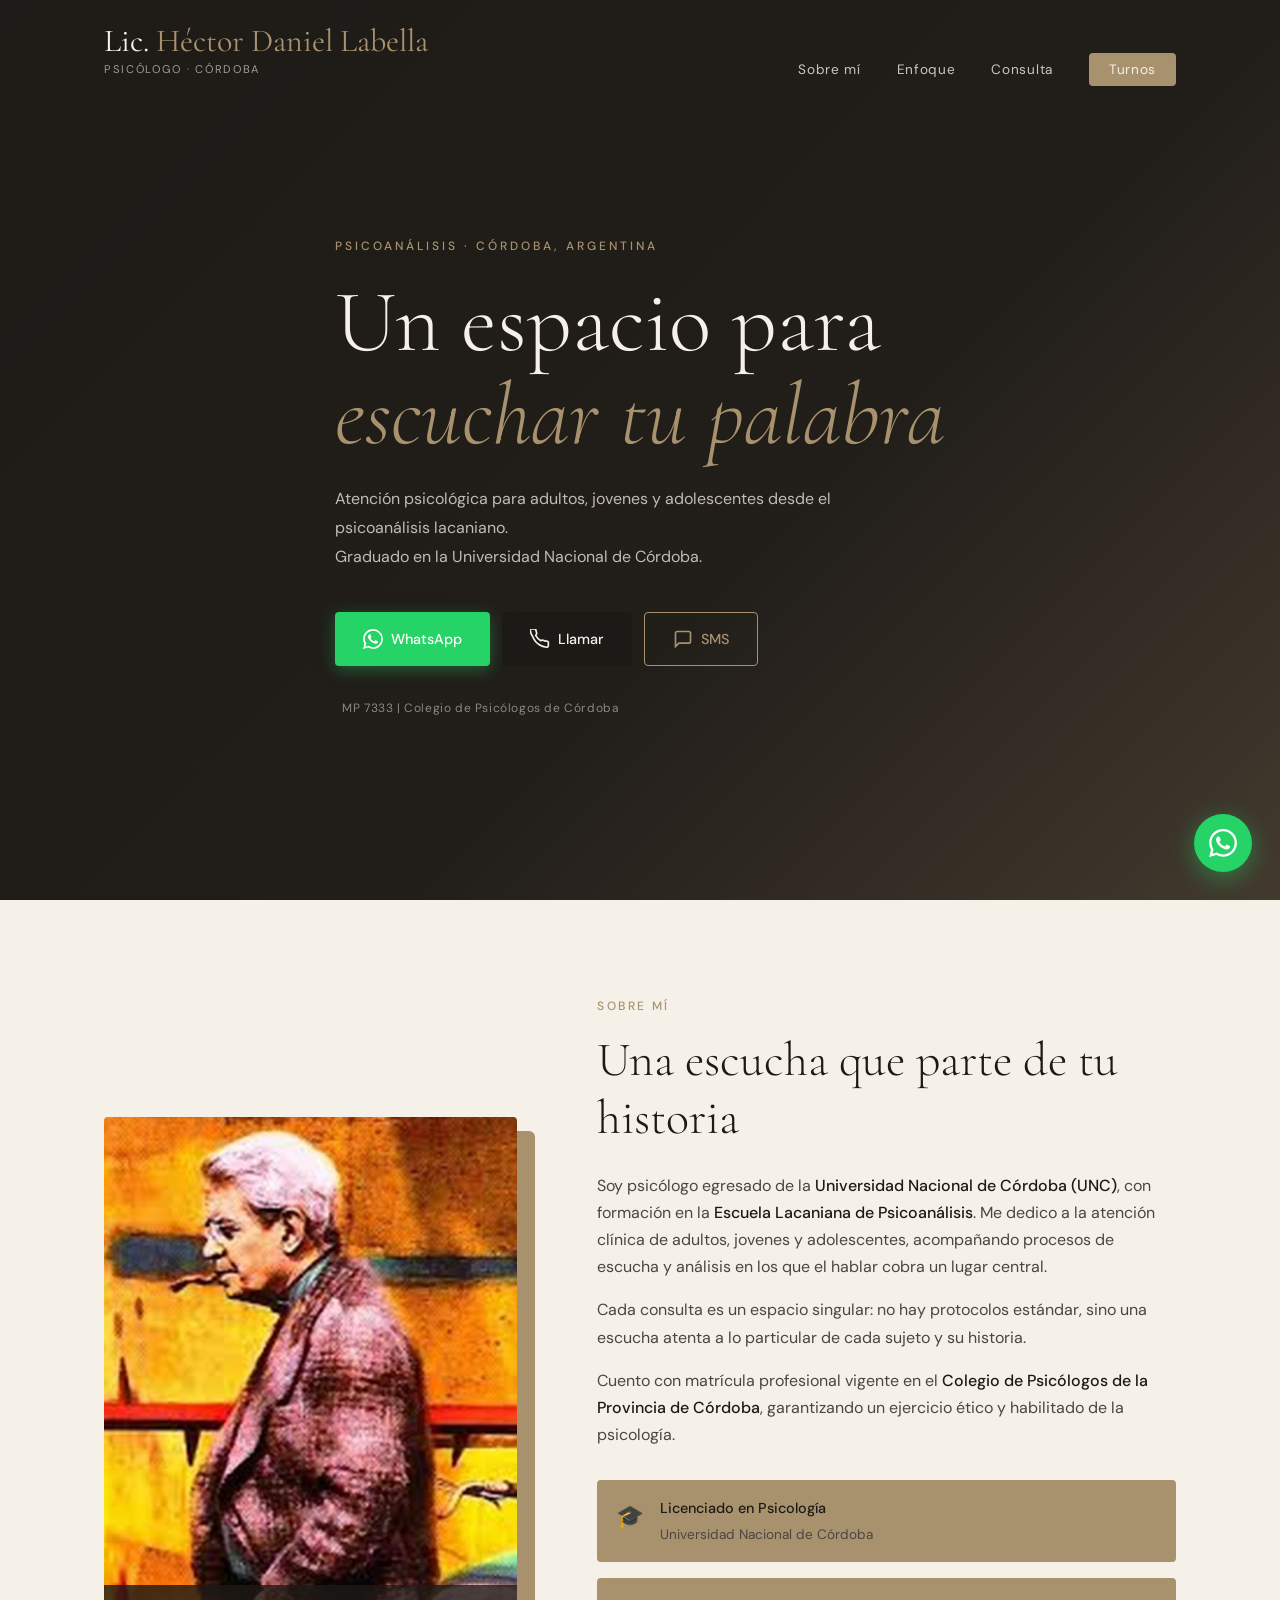
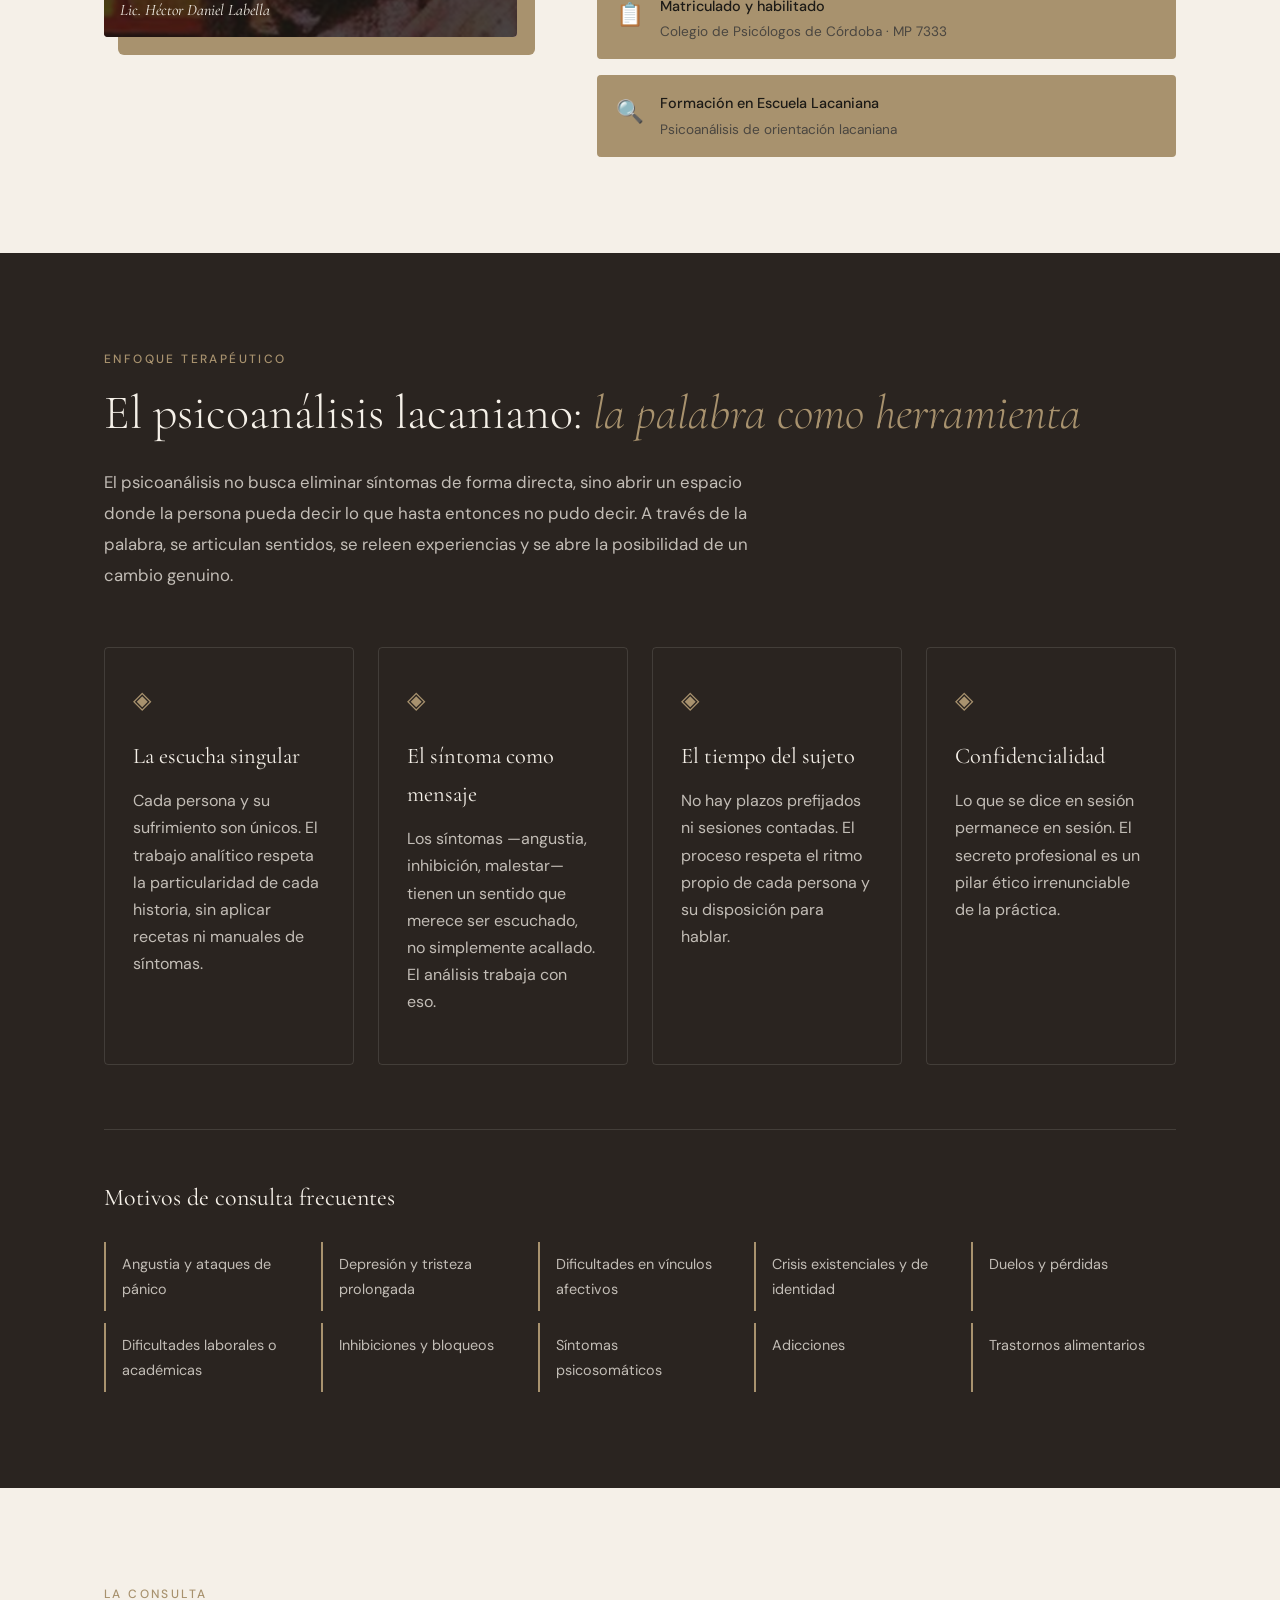
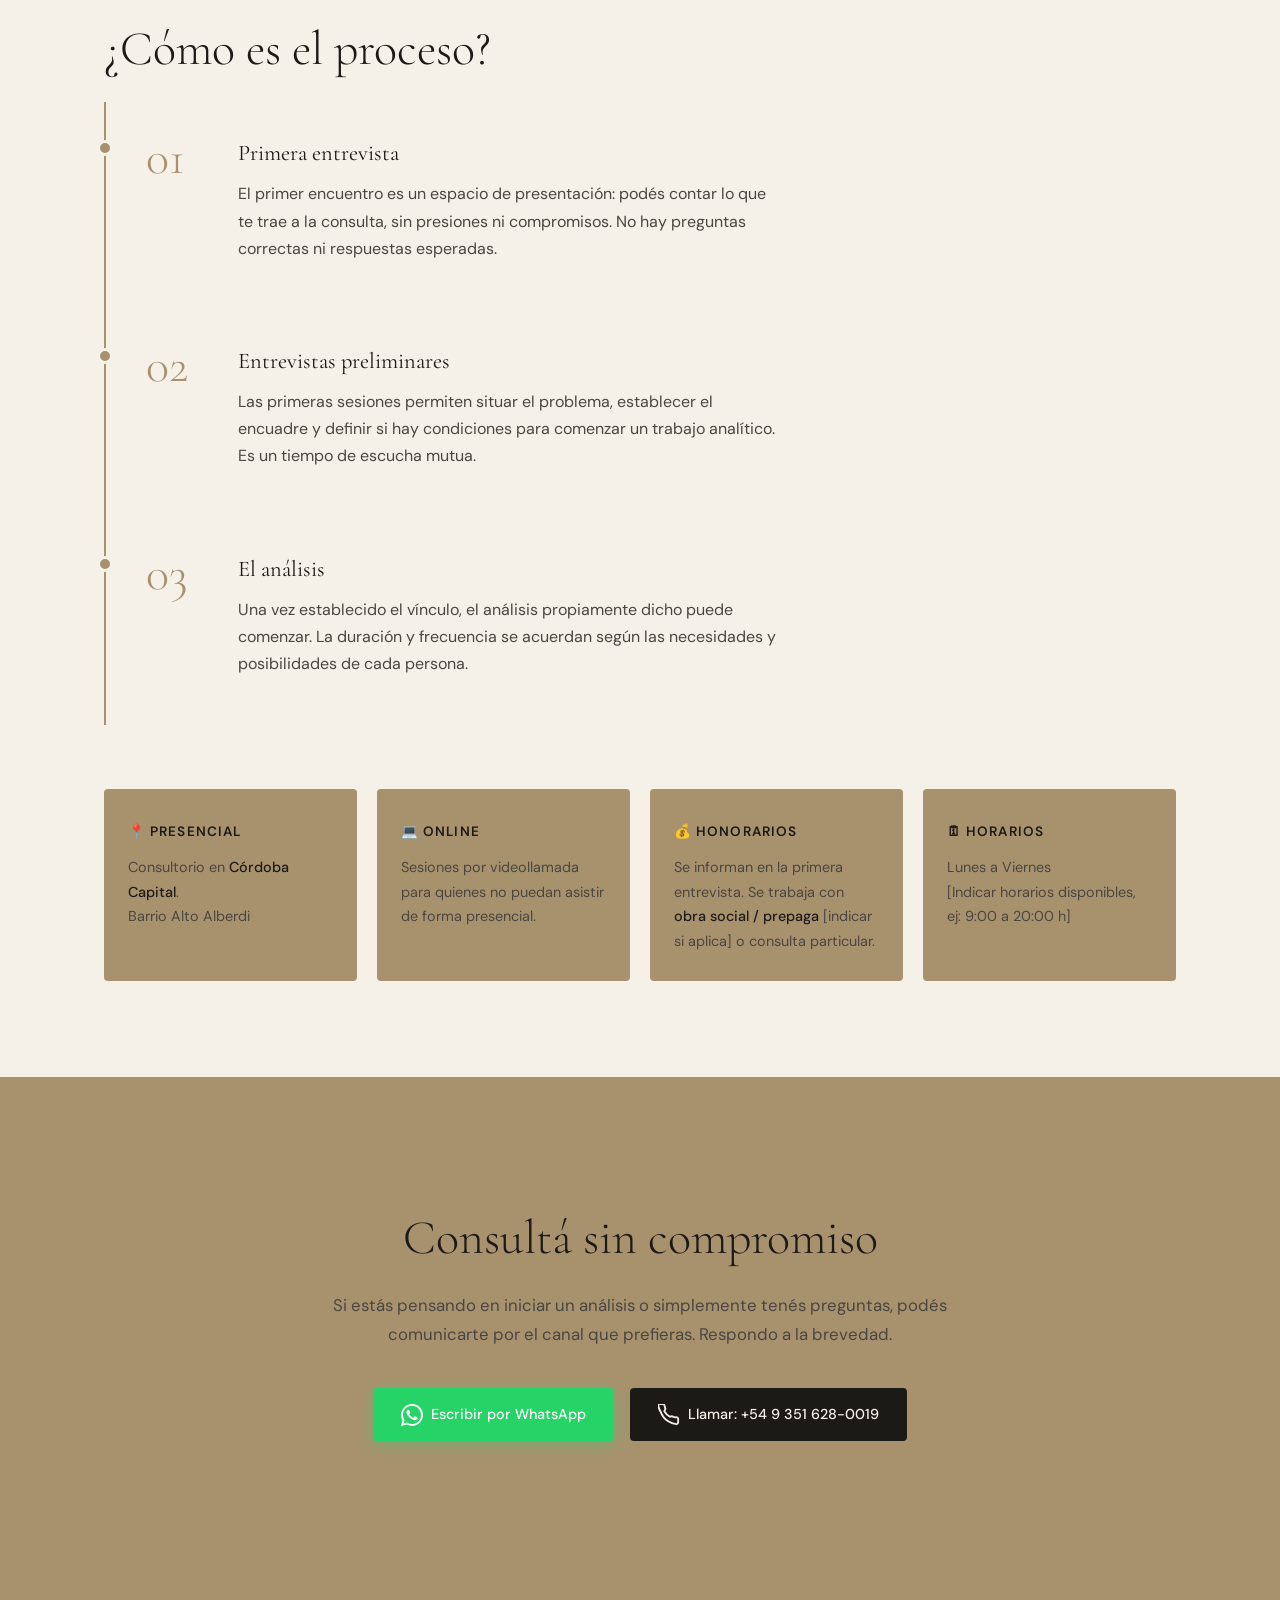
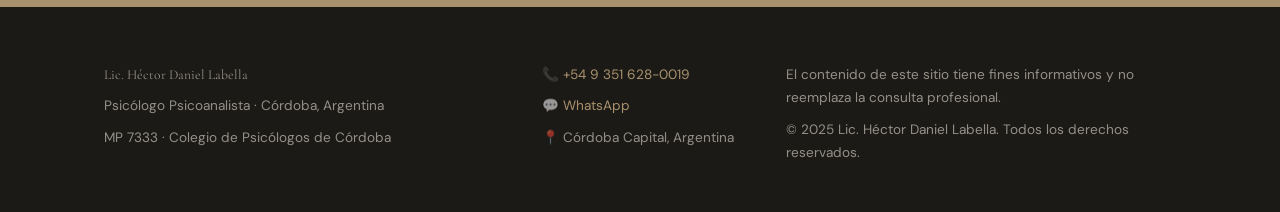
==== proyecto-dani/index.html @ 21794b94 "Add files via upload" ====
<!DOCTYPE html>
<html lang="es">
<head>
  <meta charset="UTF-8" />
  <meta name="viewport" content="width=device-width, initial-scale=1.0" />

  <!-- ===== SEO META TAGS ===== -->
  <title>Lic. Héctor Daniel Labella Psicólogo Psicoanalista en Córdoba, Argentina</title>
  <meta name="description" content="Psicólogo psicoanalista en Córdoba. Atención de adultos, jovenes y adolescentes bajo la Escuela Lacaniana de Psicoanálisis. Graduado UNC, matriculado en el Colegio de Psicólogos de Córdoba. Consultá hoy." />
  <meta name="keywords" content="psicólogo Córdoba, psicoanalista Córdoba, psicoanálisis lacaniano Córdoba, psicólogo UNC Córdoba, psicólogo matriculado Córdoba Argentina, consulta psicológica Córdoba, atención psicológica Córdoba" />
  <meta name="author" content="Lic. Héctor Daniel Labella" />
  <meta name="robots" content="index, follow" />
  <link rel="canonical" href="https://[TU-DOMINIO].com.ar/" />

  <!-- ===== OPEN GRAPH (para redes sociales) ===== -->
  <meta property="og:title" content="Lic. Héctor Daniel Labella | Psicólogo en Córdoba" />
  <meta property="og:description" content="Psicólogo psicoanalista en Córdoba. Escuela Lacaniana de Psicoanálisis. Atención personalizada para adultos, jovenes y adolescentes." />
  <meta property="og:type" content="website" />
  <meta property="og:url" content="https://[TU-DOMINIO].com.ar/" />
  <meta property="og:image" content="img/og-image.jpg" />
  <meta property="og:locale" content="es_AR" />

  <!-- ===== SCHEMA.ORG (datos estructurados para Google) ===== -->
  <script type="application/ld+json">
  {
    "@context": "https://schema.org",
    "@type": "Person",
    "name": "Lic. Héctor Daniel Labella",
    "jobTitle": "Psicólogo Psicoanalista",
    "description": "Psicólogo graduado en la Universidad Nacional de Córdoba, formado en la Escuela Lacaniana de Psicoanálisis. Matriculado en el Colegio de Psicólogos de Córdoba.",
    "telephone": "+5493516280019",
    "url": "https://[TU-DOMINIO].com.ar/",
    "address": {
      "@type": "PostalAddress",
      "addressLocality": "Córdoba",
      "addressRegion": "Córdoba",
      "addressCountry": "AR"
    },
    "alumniOf": {
      "@type": "CollegeOrUniversity",
      "name": "Universidad Nacional de Córdoba"
    }
  }
  </script>

  <!-- ===== FUENTES TIPOGRÁFICAS ===== -->
  <link rel="preconnect" href="https://fonts.googleapis.com" />
  <link rel="preconnect" href="https://fonts.gstatic.com" crossorigin />
  <link href="https://fonts.googleapis.com/css2?family=Cormorant+Garamond:ital,wght@0,300;0,400;0,600;1,300;1,400&family=DM+Sans:wght@300;400;500&display=swap" rel="stylesheet" />

  <!-- ===== ESTILOS CSS ===== -->
  <link rel="stylesheet" href="style.css" />

  <!-- Favicon (icono del navegador) -->
  <!-- <link rel="icon" type="image/png" href="img/favicon.png" /> -->
</head>

<body>

  <!-- ============================================================
       BARRA DE NAVEGACIÓN
  ============================================================ -->
  <header class="navbar" id="navbar">
    <div class="container nav-inner">
      <a href="#inicio" class="logo">
        Lic. <span>Héctor Daniel Labella</span><br>
        <small>Psicólogo · Córdoba</small>
        <br/>
      </a>
      <nav>
        <ul class="nav-links">
          <li><a href="#sobre-mi">Sobre mí</a></li>
          <li><a href="#enfoque">Enfoque</a></li>
          <li><a href="#consulta">Consulta</a></li>
          <li><a href="#contacto" class="nav-cta">Turnos</a></li>
        </ul>
      </nav>
      <button class="hamburger" id="hamburger" aria-label="Abrir menú">
        <span></span><span></span><span></span>
      </button>
    </div>
  </header>

  <!-- Menú móvil -->
  <div class="mobile-menu" id="mobileMenu">
    <ul>
      <li><a href="#sobre-mi" class="mobile-link">Sobre mí</a></li>
      <li><a href="#enfoque" class="mobile-link">Enfoque</a></li>
      <li><a href="#consulta" class="mobile-link">Consulta</a></li>
      <li><a href="#contacto" class="mobile-link">Turnos</a></li>
    </ul>
  </div>


  <!-- ============================================================
       SECCIÓN HERO (Portada principal)
  ============================================================ -->
  <section class="hero" id="inicio">
    <!-- 
      IMAGEN SUGERIDA: Foto del psicólogo en el consultorio, o imagen serena/abstracta.
      Buscar en Unsplash: "calm office psychologist" o "serene therapy room"
      Nombre del archivo: img/hero-bg.jpg  (foto de fondo)
    -->
    <div class="hero-overlay"></div>
    <div class="container hero-content">
      <br/>
      <br/>
      <p class="hero-eyebrow">Psicoanálisis · Córdoba, Argentina</p>
      <h1 class="hero-title">
        Un espacio para<br>
        <em>escuchar tu palabra</em>
      </h1>
      <p class="hero-subtitle">
        Atención psicológica para adultos, jovenes y adolescentes desde el psicoanálisis lacaniano.<br>
        Graduado en la Universidad Nacional de Córdoba.
      </p>
      <div class="hero-ctas">
        <a href="https://wa.link/y3s2c8" class="btn btn-primary" target="_blank" rel="noopener">
          <!-- ícono WhatsApp (SVG inline) -->
          <svg viewBox="0 0 24 24" fill="currentColor" width="20" height="20"><path d="M17.472 14.382c-.297-.149-1.758-.867-2.03-.967-.273-.099-.471-.148-.67.15-.197.297-.767.966-.94 1.164-.173.199-.347.223-.644.075-.297-.15-1.255-.463-2.39-1.475-.883-.788-1.48-1.761-1.653-2.059-.173-.297-.018-.458.13-.606.134-.133.298-.347.446-.52.149-.174.198-.298.298-.497.099-.198.05-.371-.025-.52-.075-.149-.669-1.612-.916-2.207-.242-.579-.487-.5-.669-.51-.173-.008-.371-.01-.57-.01-.198 0-.52.074-.792.372-.272.297-1.04 1.016-1.04 2.479 0 1.462 1.065 2.875 1.213 3.074.149.198 2.096 3.2 5.077 4.487.709.306 1.262.489 1.694.625.712.227 1.36.195 1.871.118.571-.085 1.758-.719 2.006-1.413.248-.694.248-1.289.173-1.413-.074-.124-.272-.198-.57-.347m-5.421 7.403h-.004a9.87 9.87 0 01-5.031-1.378l-.361-.214-3.741.982.998-3.648-.235-.374a9.86 9.86 0 01-1.51-5.26c.001-5.45 4.436-9.884 9.888-9.884 2.64 0 5.122 1.03 6.988 2.898a9.825 9.825 0 012.893 6.994c-.003 5.45-4.437 9.884-9.885 9.884m8.413-18.297A11.815 11.815 0 0012.05 0C5.495 0 .16 5.335.157 11.892c0 2.096.547 4.142 1.588 5.945L.057 24l6.305-1.654a11.882 11.882 0 005.683 1.448h.005c6.554 0 11.89-5.335 11.893-11.893a11.821 11.821 0 00-3.48-8.413z"/></svg>
          WhatsApp
        </a>
        <a href="tel:+5493516280019" class="btn btn-secondary">
          <svg viewBox="0 0 24 24" fill="none" stroke="currentColor" stroke-width="2" width="20" height="20"><path d="M22 16.92v3a2 2 0 01-2.18 2 19.79 19.79 0 01-8.63-3.07A19.5 19.5 0 013.07 8.81a19.79 19.79 0 01-3.07-8.67A2 2 0 012.18 0h3a2 2 0 012 1.72 12.84 12.84 0 00.7 2.81 2 2 0 01-.45 2.11L6.91 7.91a16 16 0 006.07 6.07l1.27-.52a2 2 0 012.11.45 12.84 12.84 0 002.81.7A2 2 0 0122 16.92z"/></svg>
          Llamar
        </a>
        <a href="sms:+5493516280019" class="btn btn-ghost">
          <svg viewBox="0 0 24 24" fill="none" stroke="currentColor" stroke-width="2" width="20" height="20"><path d="M21 15a2 2 0 01-2 2H7l-4 4V5a2 2 0 012-2h14a2 2 0 012 2z"/></svg>
          SMS
        </a>
      </div>
      <p class="hero-badge">
        &nbsp; MP 7333 | Colegio de Psicólogos de Córdoba &nbsp;
      </p>
    </div>
  </section>


  <!-- ============================================================
       SECCIÓN SOBRE MÍ
  ============================================================ -->
  <section class="section" id="sobre-mi">
    <div class="container about-grid">
      <div class="about-image-wrap">
        <!--
          IMAGEN SUGERIDA: Foto profesional del psicólogo (frente a cámara, consultorio de fondo).
          Resolución mínima: 600×800 px
          Nombre del archivo: img/foto-perfil.jpg
          Buscar en Unsplash: "psychologist portrait office"
        -->
        <div class="about-image-placeholder">
          <img src="Imagenes/Lacan.jpg" alt="Lic. Héctor Daniel Labella psicólogo en Córdoba" />
          <div class="about-image-caption">Lic. Héctor Daniel Labella</div>
        </div>
      </div>
      <div class="about-text">
        <p class="section-eyebrow">Sobre mí</p>
        <h2>Una escucha que parte de tu historia</h2>
        <p>
          Soy psicólogo egresado de la <strong>Universidad Nacional de Córdoba (UNC)</strong>, con formación en la 
          <strong>Escuela Lacaniana de Psicoanálisis</strong>. Me dedico a la atención clínica de adultos, jovenes y adolescentes, acompañando 
          procesos de escucha y análisis en los que el hablar cobra un lugar central.
        </p>
        <p>
          Cada consulta es un espacio singular: no hay protocolos estándar, sino una escucha atenta a lo particular de cada sujeto y su historia.
        </p>
        <p>
          Cuento con matrícula profesional vigente en el <strong>Colegio de Psicólogos de la Provincia de Córdoba</strong>, 
          garantizando un ejercicio ético y habilitado de la psicología.
        </p>
        <div class="credentials">
          <div class="credential-item">
            <span class="cred-icon">🎓</span>
            <div>
              <strong>Licenciado en Psicología</strong>
              <p>Universidad Nacional de Córdoba</p>
            </div>
          </div>
          <div class="credential-item">
            <span class="cred-icon">📋</span>
            <div>
              <strong>Matriculado y habilitado</strong>
              <p>Colegio de Psicólogos de Córdoba · MP 7333</p>
            </div>
          </div>
          <div class="credential-item">
            <span class="cred-icon">🔍</span>
            <div>
              <strong>Formación en Escuela Lacaniana</strong>
              <p>Psicoanálisis de orientación lacaniana</p>
            </div>
          </div>
        </div>
      </div>
    </div>
  </section>


  <!-- ============================================================
       SECCIÓN ENFOQUE / PSICOANÁLISIS
  ============================================================ -->
  <section class="section section-dark" id="enfoque">
    <!--
      IMAGEN DE FONDO SUGERIDA: Textura sutil, papel, o imagen abstracta oscura.
      Nombre del archivo: img/enfoque-bg.jpg
      Buscar en Unsplash: "dark calm abstract texture"
    -->
    <div class="container">
      <p class="section-eyebrow light">Enfoque terapéutico</p>
      <h2>El psicoanálisis lacaniano: <em>la palabra como herramienta</em></h2>
      <p class="section-intro">
        El psicoanálisis no busca eliminar síntomas de forma directa, sino abrir un espacio donde la persona pueda 
        decir lo que hasta entonces no pudo decir. A través de la palabra, se articulan sentidos, se releen 
        experiencias y se abre la posibilidad de un cambio genuino.
      </p>

      <div class="cards-grid">
        <div class="card">
          <div class="card-icon">◈</div>
          <h3>La escucha singular</h3>
          <p>
            Cada persona y su sufrimiento son únicos. El trabajo analítico respeta la particularidad de cada 
            historia, sin aplicar recetas ni manuales de síntomas.
          </p>
        </div>
        <div class="card">
          <div class="card-icon">◈</div>
          <h3>El síntoma como mensaje</h3>
          <p>
            Los síntomas —angustia, inhibición, malestar— tienen un sentido que merece ser escuchado, no 
            simplemente acallado. El análisis trabaja con eso.
          </p>
        </div>
        <div class="card">
          <div class="card-icon">◈</div>
          <h3>El tiempo del sujeto</h3>
          <p>
            No hay plazos prefijados ni sesiones contadas. El proceso respeta el ritmo propio de cada persona 
            y su disposición para hablar.
          </p>
        </div>
        <div class="card">
          <div class="card-icon">◈</div>
          <h3>Confidencialidad</h3>
          <p>
            Lo que se dice en sesión permanece en sesión. El secreto profesional es un pilar ético 
            irrenunciable de la práctica.
          </p>
        </div>
      </div>

      <!-- ===== MOTIVOS DE CONSULTA ===== -->
      <div class="motivos">
        <h3>Motivos de consulta frecuentes</h3>
        <ul class="motivos-list">
          <li>Angustia y ataques de pánico</li>
          <li>Depresión y tristeza prolongada</li>
          <li>Dificultades en vínculos afectivos</li>
          <li>Crisis existenciales y de identidad</li>
          <li>Duelos y pérdidas</li>
          <li>Dificultades laborales o académicas</li>
          <li>Inhibiciones y bloqueos</li>
          <li>Síntomas psicosomáticos</li>
          <li>Adicciones</li>
          <li>Trastornos alimentarios</li>
        </ul>
      </div>
    </div>
  </section>


  <!-- ============================================================
       SECCIÓN CONSULTA / SERVICIOS
  ============================================================ -->
  <section class="section" id="consulta">
    <div class="container">
      <p class="section-eyebrow">La consulta</p>
      <h2>¿Cómo es el proceso?</h2>

      <div class="steps">
        <div class="step">
          <div class="step-number">01</div>
          <div class="step-content">
            <h3>Primera entrevista</h3>
            <p>
              El primer encuentro es un espacio de presentación: podés contar lo que te trae a la consulta, 
              sin presiones ni compromisos. No hay preguntas correctas ni respuestas esperadas.
            </p>
          </div>
        </div>
        <div class="step">
          <div class="step-number">02</div>
          <div class="step-content">
            <h3>Entrevistas preliminares</h3>
            <p>
              Las primeras sesiones permiten situar el problema, establecer el encuadre y definir si hay condiciones 
              para comenzar un trabajo analítico. Es un tiempo de escucha mutua.
            </p>
          </div>
        </div>
        <div class="step">
          <div class="step-number">03</div>
          <div class="step-content">
            <h3>El análisis</h3>
            <p>
              Una vez establecido el vínculo, el análisis propiamente dicho puede comenzar. La duración y frecuencia 
              se acuerdan según las necesidades y posibilidades de cada persona.
            </p>
          </div>
        </div>
      </div>

      <!-- Info práctica -->
      <div class="info-boxes">
        <div class="info-box">
          <h4>📍 Presencial</h4>
          <p>Consultorio en <strong>Córdoba Capital</strong>.<br>
          Barrio Alto Alberdi</p>
          <!--
            OPCIONAL: Agregar dirección exacta si querés que Google Maps la indexe.
            También podés insertar un mapa de Google Maps aquí.
          -->
        </div>
        <div class="info-box">
          <h4>💻 Online</h4>
          <p>Sesiones por videollamada para quienes no puedan asistir de forma presencial.</p>
        </div>
        <div class="info-box">
          <h4>💰 Honorarios</h4>
          <p>Se informan en la primera entrevista. Se trabaja con <strong>obra social / prepaga</strong> 
          [indicar si aplica] o consulta particular.</p>
        </div>
        <div class="info-box">
          <h4>🗓 Horarios</h4>
          <p>
            Lunes a Viernes<br>
            [Indicar horarios disponibles, ej: 9:00 a 20:00 h]
          </p>
        </div>
      </div>
    </div>
  </section>


  <!-- ============================================================
       SECCIÓN CONTACTO / CTA PRINCIPAL
  ============================================================ -->
  <section class="section section-cta" id="contacto">
    <div class="container cta-container">
      <!--
        IMAGEN SUGERIDA: Imagen cálida, planta en consultorio, ventana con luz suave.
        Nombre del archivo: img/cta-bg.jpg
        Buscar en Unsplash: "calm window plant therapy room"
      -->
      <p class="section-eyebrow light">Dar el primer paso</p>
      <h2>Consultá sin compromiso</h2>
      <p class="cta-text">
        Si estás pensando en iniciar un análisis o simplemente tenés preguntas, podés comunicarte por 
        el canal que prefieras. Respondo a la brevedad.
      </p>

      <div class="cta-buttons">
        <!-- WhatsApp (CTA principal) -->
        <a href="https://wa.link/y3s2c8" class="btn btn-whatsapp" target="_blank" rel="noopener">
          <svg viewBox="0 0 24 24" fill="currentColor" width="22" height="22"><path d="M17.472 14.382c-.297-.149-1.758-.867-2.03-.967-.273-.099-.471-.148-.67.15-.197.297-.767.966-.94 1.164-.173.199-.347.223-.644.075-.297-.15-1.255-.463-2.39-1.475-.883-.788-1.48-1.761-1.653-2.059-.173-.297-.018-.458.13-.606.134-.133.298-.347.446-.52.149-.174.198-.298.298-.497.099-.198.05-.371-.025-.52-.075-.149-.669-1.612-.916-2.207-.242-.579-.487-.5-.669-.51-.173-.008-.371-.01-.57-.01-.198 0-.52.074-.792.372-.272.297-1.04 1.016-1.04 2.479 0 1.462 1.065 2.875 1.213 3.074.149.198 2.096 3.2 5.077 4.487.709.306 1.262.489 1.694.625.712.227 1.36.195 1.871.118.571-.085 1.758-.719 2.006-1.413.248-.694.248-1.289.173-1.413-.074-.124-.272-.198-.57-.347m-5.421 7.403h-.004a9.87 9.87 0 01-5.031-1.378l-.361-.214-3.741.982.998-3.648-.235-.374a9.86 9.86 0 01-1.51-5.26c.001-5.45 4.436-9.884 9.888-9.884 2.64 0 5.122 1.03 6.988 2.898a9.825 9.825 0 012.893 6.994c-.003 5.45-4.437 9.884-9.885 9.884m8.413-18.297A11.815 11.815 0 0012.05 0C5.495 0 .16 5.335.157 11.892c0 2.096.547 4.142 1.588 5.945L.057 24l6.305-1.654a11.882 11.882 0 005.683 1.448h.005c6.554 0 11.89-5.335 11.893-11.893a11.821 11.821 0 00-3.48-8.413z"/></svg>
          Escribir por WhatsApp
        </a>
        <a href="tel:+5493516280019" class="btn btn-call">
          <svg viewBox="0 0 24 24" fill="none" stroke="currentColor" stroke-width="2" width="22" height="22"><path d="M22 16.92v3a2 2 0 01-2.18 2 19.79 19.79 0 01-8.63-3.07A19.5 19.5 0 013.07 8.81a19.79 19.79 0 01-3.07-8.67A2 2 0 012.18 0h3a2 2 0 012 1.72 12.84 12.84 0 00.7 2.81 2 2 0 01-.45 2.11L6.91 7.91a16 16 0 006.07 6.07l1.27-.52a2 2 0 012.11.45 12.84 12.84 0 002.81.7A2 2 0 0122 16.92z"/></svg>
          Llamar: +54 9 351 628-0019
        </a>
        <a href="sms:+5493516280019" class="btn btn-sms">
          <svg viewBox="0 0 24 24" fill="none" stroke="currentColor" stroke-width="2" width="22" height="22"><path d="M21 15a2 2 0 01-2 2H7l-4 4V5a2 2 0 012-2h14a2 2 0 012 2z"/></svg>
          Enviar SMS
        </a>
      </div>
    </div>
  </section>


  <!-- ============================================================
       PIE DE PÁGINA (FOOTER)
  ============================================================ -->
  <footer class="footer">
    <div class="container footer-inner">
      <div class="footer-brand">
        <p class="footer-logo">Lic. Héctor Daniel Labella</p>
        <p>Psicólogo Psicoanalista · Córdoba, Argentina</p>
        <p>MP 7333 · Colegio de Psicólogos de Córdoba</p>
      </div>
      <div class="footer-contact">
        <p>📞 <a href="tel:+5493516280019">+54 9 351 628-0019</a></p>
        <p>💬 <a href="https://wa.link/y3s2c8" target="_blank" rel="noopener">WhatsApp</a></p>
        <p>📍 Córdoba Capital, Argentina</p>
      </div>
      <div class="footer-legal">
        <p>El contenido de este sitio tiene fines informativos y no reemplaza la consulta profesional.</p>
        <p>&copy; 2025 Lic. Héctor Daniel Labella. Todos los derechos reservados.</p>
      </div>
    </div>
  </footer>

  <!-- ============================================================
       BOTÓN FLOTANTE DE WHATSAPP
  ============================================================ -->
  <a href="https://wa.link/y3s2c8" class="whatsapp-float" target="_blank" rel="noopener" aria-label="Contactar por WhatsApp">
    <svg viewBox="0 0 24 24" fill="currentColor" width="28" height="28"><path d="M17.472 14.382c-.297-.149-1.758-.867-2.03-.967-.273-.099-.471-.148-.67.15-.197.297-.767.966-.94 1.164-.173.199-.347.223-.644.075-.297-.15-1.255-.463-2.39-1.475-.883-.788-1.48-1.761-1.653-2.059-.173-.297-.018-.458.13-.606.134-.133.298-.347.446-.52.149-.174.198-.298.298-.497.099-.198.05-.371-.025-.52-.075-.149-.669-1.612-.916-2.207-.242-.579-.487-.5-.669-.51-.173-.008-.371-.01-.57-.01-.198 0-.52.074-.792.372-.272.297-1.04 1.016-1.04 2.479 0 1.462 1.065 2.875 1.213 3.074.149.198 2.096 3.2 5.077 4.487.709.306 1.262.489 1.694.625.712.227 1.36.195 1.871.118.571-.085 1.758-.719 2.006-1.413.248-.694.248-1.289.173-1.413-.074-.124-.272-.198-.57-.347m-5.421 7.403h-.004a9.87 9.87 0 01-5.031-1.378l-.361-.214-3.741.982.998-3.648-.235-.374a9.86 9.86 0 01-1.51-5.26c.001-5.45 4.436-9.884 9.888-9.884 2.64 0 5.122 1.03 6.988 2.898a9.825 9.825 0 012.893 6.994c-.003 5.45-4.437 9.884-9.885 9.884m8.413-18.297A11.815 11.815 0 0012.05 0C5.495 0 .16 5.335.157 11.892c0 2.096.547 4.142 1.588 5.945L.057 24l6.305-1.654a11.882 11.882 0 005.683 1.448h.005c6.554 0 11.89-5.335 11.893-11.893a11.821 11.821 0 00-3.48-8.413z"/></svg>
  </a>

  <!-- ===== JAVASCRIPT ===== -->
  <script src="script.js"></script>

</body>
</html>
---- proyecto-dani/style.css ----
/* =====================================================
   VARIABLES GLOBALES DE COLOR Y TIPOGRAFÍA
   (Cambiá estos valores para personalizar el sitio)
   ===================================================== */
:root {
  --color-cream:     #f5f0e8;      /* Fondo principal cálido */
  --color-stone:     #A8926E;      /* Fondo secundario */
  --color-dark:      #1c1a16;      /* Texto principal oscuro */
  --color-mid:       #4a4640;      /* Texto secundario */
  --color-accent:    #a8926e;      /* Color acento (marrón cálido) */
  --color-accent-lt: #a8926e;      /* Acento más claro */
  --color-section-dark: #2a2420;   /* Sección oscura */
  --color-whatsapp:  #25D366;      /* Verde WhatsApp oficial */

  --font-display: 'Cormorant Garamond', Georgia, serif;  /* Para títulos */
  --font-body:    'DM Sans', Helvetica, sans-serif;      /* Para texto */

  --radius: 4px;
  --shadow: 0 4px 24px rgba(0,0,0,0.08);
  --transition: 0.3s ease;
  --container: 1120px;
}

/* =====================================================
   RESET Y BASE
   ===================================================== */
*, *::before, *::after {
  box-sizing: border-box;
  margin: 0;
  padding: 0;
}

html {
  scroll-behavior: smooth;
  font-size: 16px;
}

body {
  font-family: var(--font-body);
  background-color: var(--color-cream);
  color: var(--color-dark);
  line-height: 1.7;
  overflow-x: hidden;
}

img {
  max-width: 100%;
  height: auto;
  display: block;
}

a {
  color: inherit;
  text-decoration: none;
}

ul {
  list-style: none;
}

/* =====================================================
   UTILIDADES GENERALES
   ===================================================== */
.container {
  max-width: var(--container);
  margin: 0 auto;
  padding: 0 24px;
}

.section {
  padding: 96px 0;
}

.section-dark {
  background-color: var(--color-section-dark);
  color: var(--color-cream);
}

.section-cta {
  background-color: var(--color-stone);
}

.section-eyebrow {
  font-family: var(--font-body);
  font-size: 0.75rem;
  font-weight: 500;
  letter-spacing: 0.2em;
  text-transform: uppercase;
  color: var(--color-accent);
  margin-bottom: 16px;
}

.section-eyebrow.light {
  color: var(--color-accent-lt);
}

h2 {
  font-family: var(--font-display);
  font-size: clamp(2rem, 4vw, 3rem);
  font-weight: 300;
  line-height: 1.2;
  margin-bottom: 24px;
}

h2 em {
  font-style: italic;
  color: var(--color-accent-lt);
}

.section-dark h2 em {
  color: var(--color-accent-lt);
}

h3 {
  font-family: var(--font-display);
  font-size: 1.4rem;
  font-weight: 400;
  margin-bottom: 12px;
}

p {
  margin-bottom: 16px;
  color: var(--color-mid);
}

.section-dark p {
  color: rgba(245,240,232,0.75);
}

strong {
  color: var(--color-dark);
  font-weight: 500;
}

.section-dark strong {
  color: var(--color-cream);
}


/* =====================================================
   BOTONES
   ===================================================== */
.btn {
  display: inline-flex;
  align-items: center;
  gap: 8px;
  padding: 14px 28px;
  border-radius: var(--radius);
  font-family: var(--font-body);
  font-size: 0.9rem;
  font-weight: 500;
  cursor: pointer;
  transition: all var(--transition);
  text-decoration: none;
  white-space: nowrap;
}

.btn-primary {
  background-color: var(--color-whatsapp);
  color: #fff;
  box-shadow: 0 4px 16px rgba(37,211,102,0.35);
}

.btn-primary:hover {
  background-color: #1fba57;
  box-shadow: 0 6px 20px rgba(37,211,102,0.45);
  transform: translateY(-2px);
}

.btn-secondary {
  background-color: var(--color-dark);
  color: var(--color-cream);
}

.btn-secondary:hover {
  background-color: var(--color-accent);
  transform: translateY(-2px);
}

.btn-ghost {
  background: transparent;
  border: 1.5px solid var(--color-accent);
  color: var(--color-accent);
}

.btn-ghost:hover {
  background-color: var(--color-accent);
  color: var(--color-cream);
  transform: translateY(-2px);
}

/* Botones de la sección de contacto */
.btn-whatsapp {
  background-color: var(--color-whatsapp);
  color: #fff;
  box-shadow: 0 4px 16px rgba(37,211,102,0.35);
}
.btn-whatsapp:hover {
  background-color: #1fba57;
  transform: translateY(-2px);
}

.btn-call {
  background-color: var(--color-dark);
  color: var(--color-cream);
}
.btn-call:hover {
  background-color: var(--color-accent);
  transform: translateY(-2px);
}

.btn-sms {
  border: 1.5px solid var(--color-accent);
  color: var(--color-accent);
  background: transparent;
}
.btn-sms:hover {
  background-color: var(--color-accent);
  color: var(--color-cream);
  transform: translateY(-2px);
}


/* =====================================================
   NAVBAR
   ===================================================== */
.navbar {
  position: fixed;
  top: 0;
  left: 0;
  right: 0;
  z-index: 100;
  padding: 20px 0;
  transition: all var(--transition);
  background: transparent;
}

/* Cuando el usuario hace scroll, la navbar se vuelve sólida */
.navbar.scrolled {
  background: rgba(28, 26, 22, 0.97);
  backdrop-filter: blur(8px);
  padding: 14px 0;
  box-shadow: 0 2px 20px rgba(0,0,0,0.2);
}

.nav-inner {
  display: flex;
  align-items: center;
  justify-content: space-between;
}

.logo {
  font-family: var(--font-display);
  font-size: 2.0rem;
  font-weight: 400;
  color: var(--color-cream);
  line-height: 1.3;
}

.logo span {
  color: var(--color-accent-lt);
}

.logo small {
  display: block;
  font-family: var(--font-body);
  font-size: 0.7rem;
  letter-spacing: 0.15em;
  text-transform: uppercase;
  opacity: 0.6;
}

.nav-links {
  display: flex;
  align-items: center;
  gap: 36px;
}

.nav-links a {
  font-size: 0.85rem;
  letter-spacing: 0.05em;
  color: rgba(245,240,232,0.8);
  transition: color var(--transition);
}

.nav-links a:hover {
  color: var(--color-accent-lt);
}

.nav-cta {
  background-color: var(--color-accent) !important;
  color: var(--color-cream) !important;
  padding: 8px 20px;
  border-radius: var(--radius);
}

.nav-cta:hover {
  background-color: var(--color-accent-lt) !important;
}

/* Hamburguesa para móvil */
.hamburger {
  display: none;
  flex-direction: column;
  gap: 5px;
  background: none;
  border: none;
  cursor: pointer;
  padding: 4px;
}

.hamburger span {
  display: block;
  width: 24px;
  height: 2px;
  background: var(--color-cream);
  transition: all var(--transition);
}

/* Menú móvil */
.mobile-menu {
  display: none;
  position: fixed;
  top: 0;
  left: 0;
  right: 0;
  bottom: 0;
  background: var(--color-section-dark);
  z-index: 99;
  flex-direction: column;
  align-items: center;
  justify-content: center;
}

.mobile-menu.active {
  display: flex;
}

.mobile-menu ul {
  display: flex;
  flex-direction: column;
  align-items: center;
  gap: 32px;
}

.mobile-menu a {
  font-family: var(--font-display);
  font-size: 2rem;
  color: var(--color-cream);
  transition: color var(--transition);
}

.mobile-menu a:hover {
  color: var(--color-accent-lt);
}


/* =====================================================
   HERO
   ===================================================== */
.hero {
  position: relative;
  min-height: 100vh;
  display: flex;
  align-items: center;

  /* 
    ====================================================
    AQUÍ VA TU IMAGEN DE FONDO DEL HERO.
    Reemplazá 'img/hero-bg.jpg' por tu foto real.
    Si no tenés la foto todavía, el gradiente es el fallback.
    ====================================================
  */
  background-image:
    url('img/hero-bg.jpg');
  background-size: cover;
  background-position: center;

  /* Gradiente fallback (se ve si la imagen no carga) */
  background-color: var(--color-section-dark);
}

.hero-overlay {
  position: absolute;
  inset: 0;
  /* Capa oscura semitransparente sobre la imagen */
  background: linear-gradient(
    135deg,
    rgba(28,26,22,0.88) 0%,
    rgba(28,26,22,0.60) 60%,
    rgba(124,107,78,0.30) 100%
  );
}

.hero-content {
  position: relative;
  z-index: 1;
  max-width: 680px;
  padding-top: 80px;
  padding-bottom: 80px;
}

.hero-eyebrow {
  font-size: 0.75rem;
  font-weight: 500;
  letter-spacing: 0.25em;
  text-transform: uppercase;
  color: var(--color-accent-lt);
  margin-bottom: 20px;
}

.hero-title {
  font-family: var(--font-display);
  font-size: clamp(3rem, 7vw, 5.5rem);
  font-weight: 300;
  line-height: 1.05;
  color: var(--color-cream);
  margin-bottom: 24px;
}

.hero-title em {
  font-style: italic;
  color: var(--color-accent-lt);
}

.hero-subtitle {
  font-size: 1rem;
  color: rgba(245,240,232,0.75);
  margin-bottom: 40px;
  line-height: 1.8;
  max-width: 520px;
}

.hero-ctas {
  display: flex;
  flex-wrap: wrap;
  gap: 12px;
  margin-bottom: 32px;
}

.hero-badge {
  font-size: 0.75rem;
  color: rgba(245,240,232,0.5);
  letter-spacing: 0.05em;
  margin-bottom: 0;
}

/* Animación de entrada del hero */
.hero-eyebrow,
.hero-title,
.hero-subtitle,
.hero-ctas,
.hero-badge {
  animation: fadeUp 0.8s ease both;
}

.hero-title    { animation-delay: 0.1s; }
.hero-subtitle { animation-delay: 0.2s; }
.hero-ctas     { animation-delay: 0.3s; }
.hero-badge    { animation-delay: 0.4s; }

@keyframes fadeUp {
  from { opacity: 0; transform: translateY(24px); }
  to   { opacity: 1; transform: translateY(0); }
}


/* =====================================================
   SECCIÓN SOBRE MÍ
   ===================================================== */
.about-grid {
  display: grid;
  grid-template-columns: 1fr 1.4fr;
  gap: 80px;
  align-items: center;
}

.about-image-wrap {
  position: relative;
}

.about-image-placeholder {
  position: relative;
  border-radius: var(--radius);
  overflow: hidden;
  /* Marco decorativo desplazado */
  box-shadow: 16px 16px 0 var(--color-stone), 16px 16px 0 2px var(--color-accent);
}

.about-image-placeholder img {
  width: 100%;
  height: 520px;
  object-fit: cover;
  /* Mientras no tenés la foto, esto aplica un color de fondo */
  background-color: var(--color-stone);
}

.about-image-caption {
  position: absolute;
  bottom: 0;
  left: 0;
  right: 0;
  padding: 12px 16px;
  background: rgba(28,26,22,0.8);
  color: var(--color-cream);
  font-family: var(--font-display);
  font-size: 1rem;
  font-style: italic;
}

.about-text h2 {
  margin-bottom: 24px;
}

.credentials {
  margin-top: 32px;
  display: flex;
  flex-direction: column;
  gap: 16px;
}

.credential-item {
  display: flex;
  align-items: flex-start;
  gap: 16px;
  padding: 16px;
  background: var(--color-stone);
  border-radius: var(--radius);
  border-left: 3px solid var(--color-accent);
}

.cred-icon {
  font-size: 1.4rem;
  flex-shrink: 0;
  margin-top: 2px;
}

.credential-item strong {
  display: block;
  font-size: 0.9rem;
  margin-bottom: 2px;
}

.credential-item p {
  font-size: 0.85rem;
  margin-bottom: 0;
  color: var(--color-mid);
}


/* =====================================================
   SECCIÓN ENFOQUE (dark)
   ===================================================== */
.section-intro {
  font-size: 1.05rem;
  max-width: 680px;
  margin-bottom: 56px;
  line-height: 1.85;
}

.cards-grid {
  display: grid;
  grid-template-columns: repeat(auto-fit, minmax(240px, 1fr));
  gap: 24px;
  margin-bottom: 64px;
}

.card {
  padding: 32px 28px;
  border: 1px solid rgba(245,240,232,0.12);
  border-radius: var(--radius);
  transition: border-color var(--transition), transform var(--transition);
}

.card:hover {
  border-color: var(--color-accent-lt);
  transform: translateY(-4px);
}

.card-icon {
  font-size: 1.5rem;
  color: var(--color-accent-lt);
  margin-bottom: 16px;
}

.card h3 {
  color: var(--color-cream);
  margin-bottom: 12px;
}

/* Motivos de consulta */
.motivos {
  border-top: 1px solid rgba(245,240,232,0.12);
  padding-top: 48px;
}

.motivos h3 {
  color: var(--color-cream);
  font-size: 1.5rem;
  margin-bottom: 24px;
}

.motivos-list {
  display: grid;
  grid-template-columns: repeat(auto-fit, minmax(200px, 1fr));
  gap: 12px;
}

.motivos-list li {
  padding: 10px 16px;
  border-left: 2px solid var(--color-accent);
  color: rgba(245,240,232,0.75);
  font-size: 0.9rem;
  transition: color var(--transition);
}

.motivos-list li:hover {
  color: var(--color-cream);
}


/* =====================================================
   SECCIÓN CONSULTA / PASOS
   ===================================================== */
.steps {
  display: flex;
  flex-direction: column;
  gap: 0;
  margin-bottom: 64px;
  border-left: 2px solid var(--color-stone);
  padding-left: 0;
}

.step {
  display: flex;
  gap: 32px;
  padding: 32px 0 32px 40px;
  position: relative;
}

/* Círculo en la línea de tiempo */
.step::before {
  content: '';
  position: absolute;
  left: -9px;
  top: 38px;
  width: 16px;
  height: 16px;
  border-radius: 50%;
  background: var(--color-accent);
  border: 3px solid var(--color-cream);
}

.step-number {
  font-family: var(--font-display);
  font-size: 3rem;
  font-weight: 300;
  color: var(--color-stone);
  line-height: 1;
  flex-shrink: 0;
  width: 60px;
}

.step-content h3 {
  margin-bottom: 8px;
}

.step-content p {
  max-width: 540px;
}

/* Cajas de info práctica */
.info-boxes {
  display: grid;
  grid-template-columns: repeat(auto-fit, minmax(220px, 1fr));
  gap: 20px;
}

.info-box {
  padding: 28px 24px;
  background: var(--color-stone);
  border-radius: var(--radius);
  border-top: 3px solid var(--color-accent);
}

.info-box h4 {
  font-family: var(--font-body);
  font-size: 0.85rem;
  font-weight: 600;
  letter-spacing: 0.08em;
  text-transform: uppercase;
  margin-bottom: 12px;
  color: var(--color-dark);
}

.info-box p {
  font-size: 0.9rem;
  margin-bottom: 0;
}


/* =====================================================
   SECCIÓN CTA / CONTACTO
   ===================================================== */
.cta-container {
  max-width: 680px;
  text-align: center;
}

.cta-text {
  font-size: 1.05rem;
  margin-bottom: 40px;
}

.cta-buttons {
  display: flex;
  flex-wrap: wrap;
  justify-content: center;
  gap: 16px;
}


/* =====================================================
   FOOTER
   ===================================================== */
.footer {
  background: var(--color-dark);
  color: rgba(245,240,232,0.6);
  padding: 56px 0 40px;
}

.footer-inner {
  display: grid;
  grid-template-columns: 2fr 1fr 2fr;
  gap: 48px;
}

.footer-logo {
  font-family: var(--font-display);
  font-size: 1.3rem;
  color: var(--color-cream);
  margin-bottom: 8px;
}

.footer-contact a {
  color: var(--color-accent-lt);
}

.footer-contact a:hover {
  color: var(--color-cream);
}

.footer p {
  font-size: 0.85rem;
  margin-bottom: 8px;
  color: rgba(245,240,232,0.55);
}


/* =====================================================
   BOTÓN FLOTANTE DE WHATSAPP
   ===================================================== */
.whatsapp-float {
  position: fixed;
  bottom: 28px;
  right: 28px;
  z-index: 90;
  width: 58px;
  height: 58px;
  border-radius: 50%;
  background: var(--color-whatsapp);
  color: #fff;
  display: flex;
  align-items: center;
  justify-content: center;
  box-shadow: 0 6px 24px rgba(37,211,102,0.45);
  transition: transform var(--transition), box-shadow var(--transition);
}

.whatsapp-float:hover {
  transform: scale(1.1);
  box-shadow: 0 8px 32px rgba(37,211,102,0.6);
}

/* Pulso animado */
.whatsapp-float::before {
  content: '';
  position: absolute;
  inset: -4px;
  border-radius: 50%;
  border: 2px solid var(--color-whatsapp);
  animation: pulse 2s ease infinite;
  opacity: 0;
}

@keyframes pulse {
  0%   { transform: scale(1); opacity: 0.6; }
  100% { transform: scale(1.5); opacity: 0; }
}


/* =====================================================
   RESPONSIVE (ADAPTACIÓN A PANTALLAS CHICAS)
   ===================================================== */

/* Tablet */
@media (max-width: 900px) {
  .about-grid {
    grid-template-columns: 1fr;
    gap: 40px;
  }

  .about-image-placeholder img {
    height: 380px;
  }

  .footer-inner {
    grid-template-columns: 1fr 1fr;
  }

  .footer-legal {
    grid-column: 1 / -1;
  }
}

/* Móvil */
@media (max-width: 640px) {
  .section {
    padding: 64px 0;
  }

  /* Mostrar hamburguesa, ocultar nav links */
  .nav-links {
    display: none;
  }

  .hamburger {
    display: flex;
  }

  .hero-ctas {
    flex-direction: column;
  }

  .hero-ctas .btn {
    justify-content: center;
  }

  .cards-grid {
    grid-template-columns: 1fr;
  }

  .steps {
    padding-left: 24px;
  }

  .step {
    flex-direction: column;
    gap: 8px;
    padding-left: 28px;
  }

  .step-number {
    font-size: 2rem;
  }

  .info-boxes {
    grid-template-columns: 1fr;
  }

  .cta-buttons {
    flex-direction: column;
  }

  .cta-buttons .btn {
    justify-content: center;
  }

  .footer-inner {
    grid-template-columns: 1fr;
    gap: 32px;
  }
}
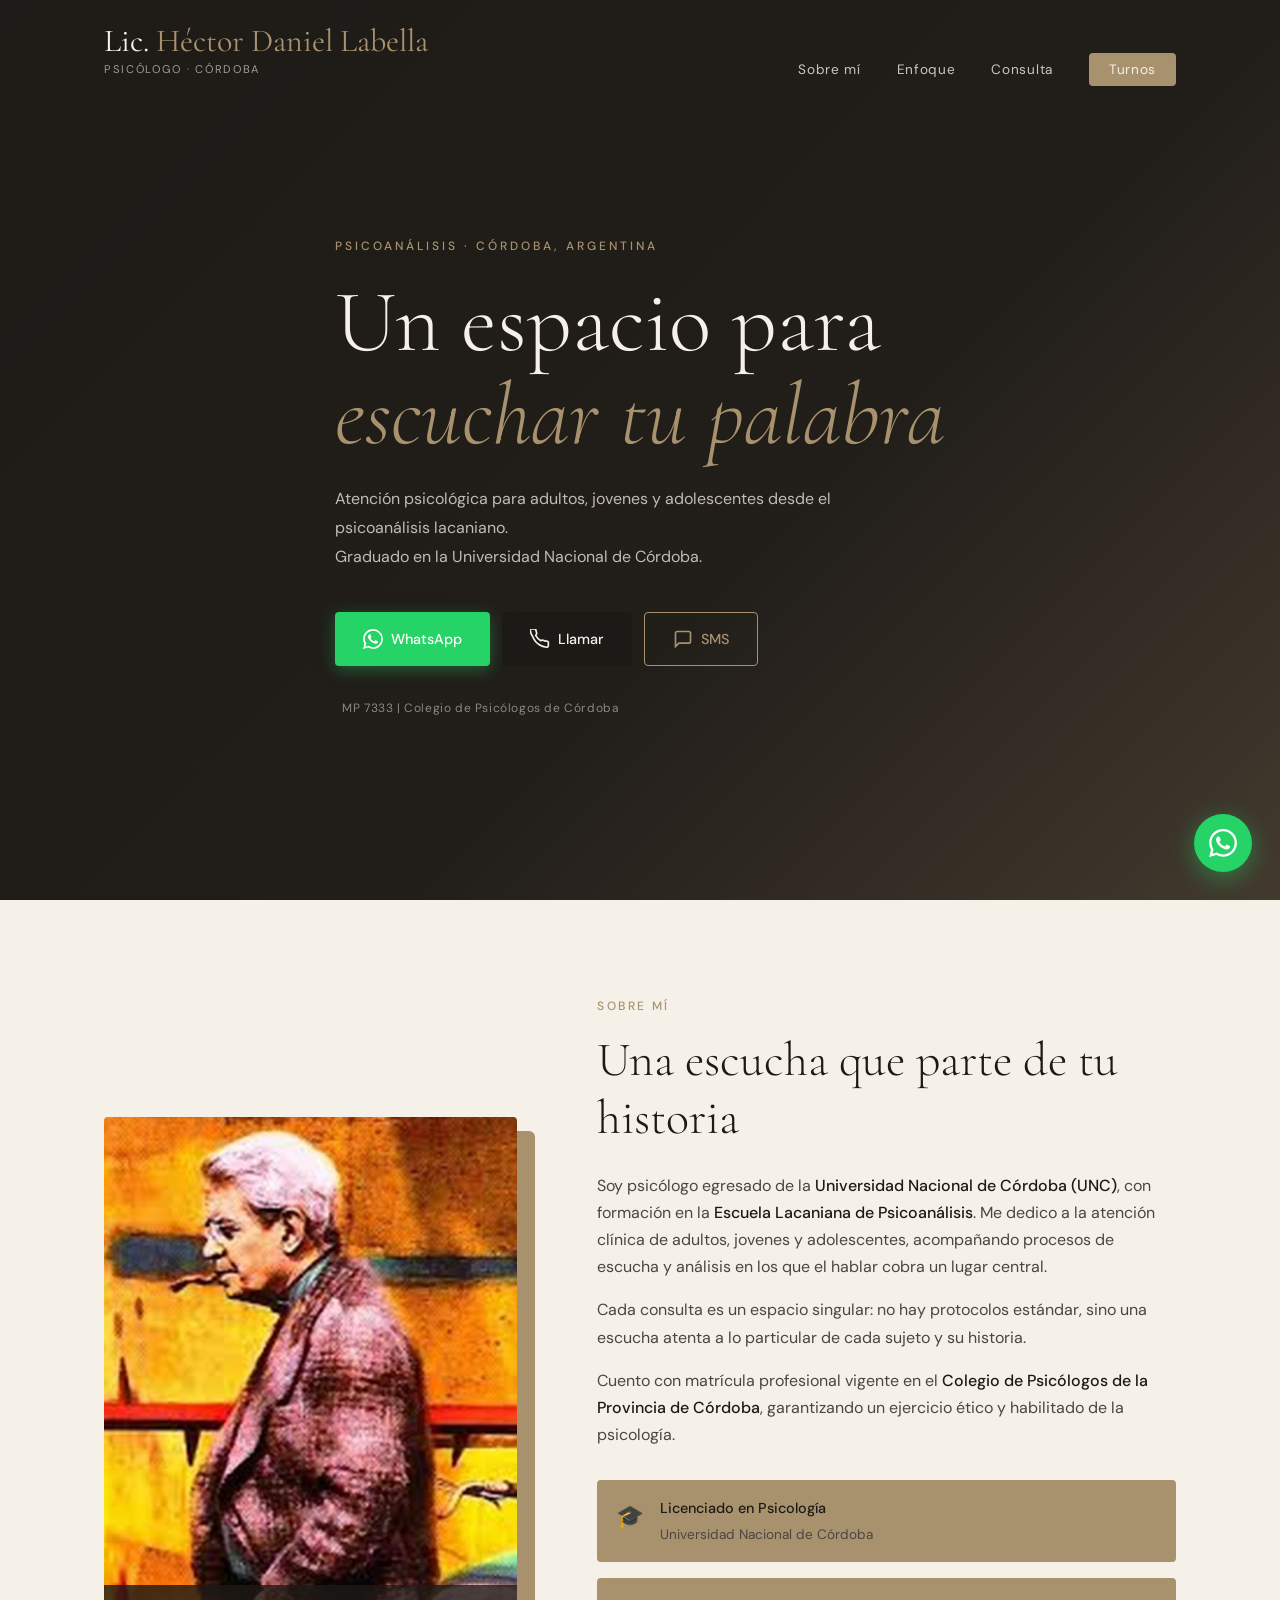
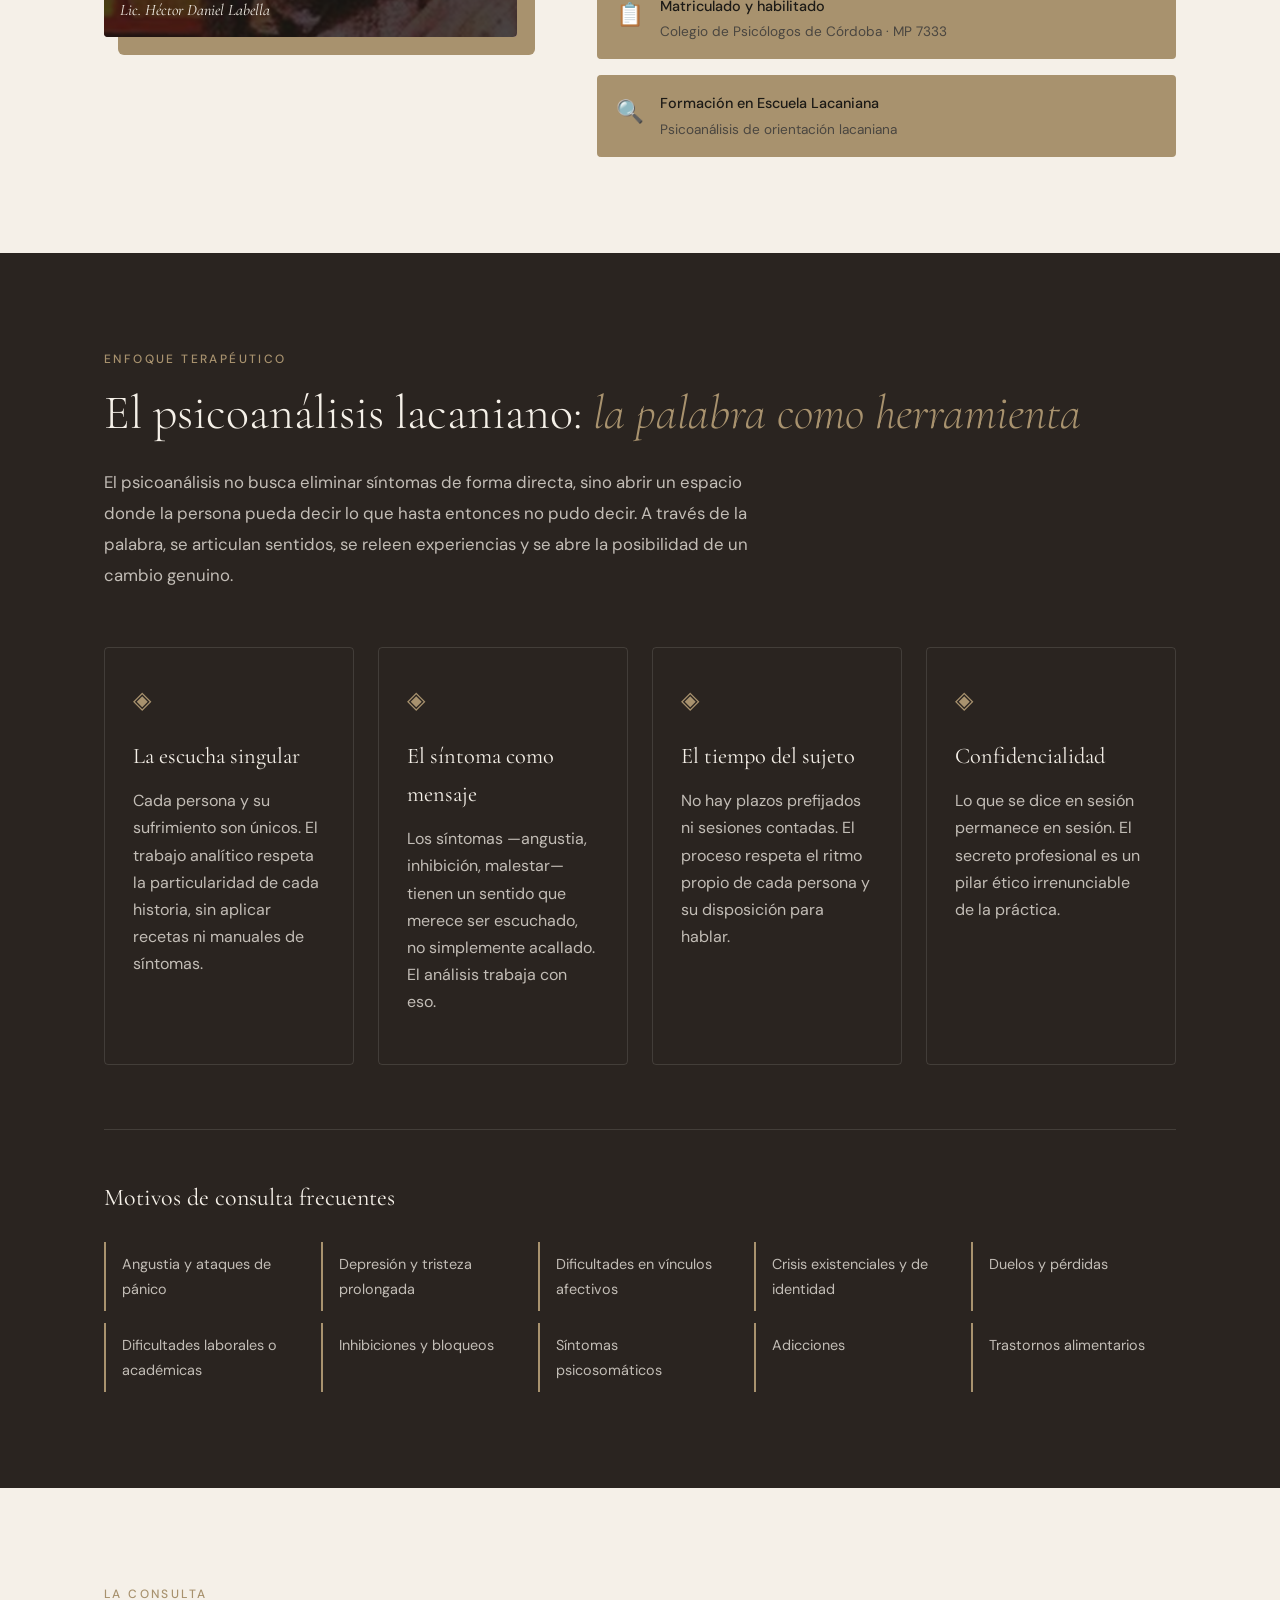
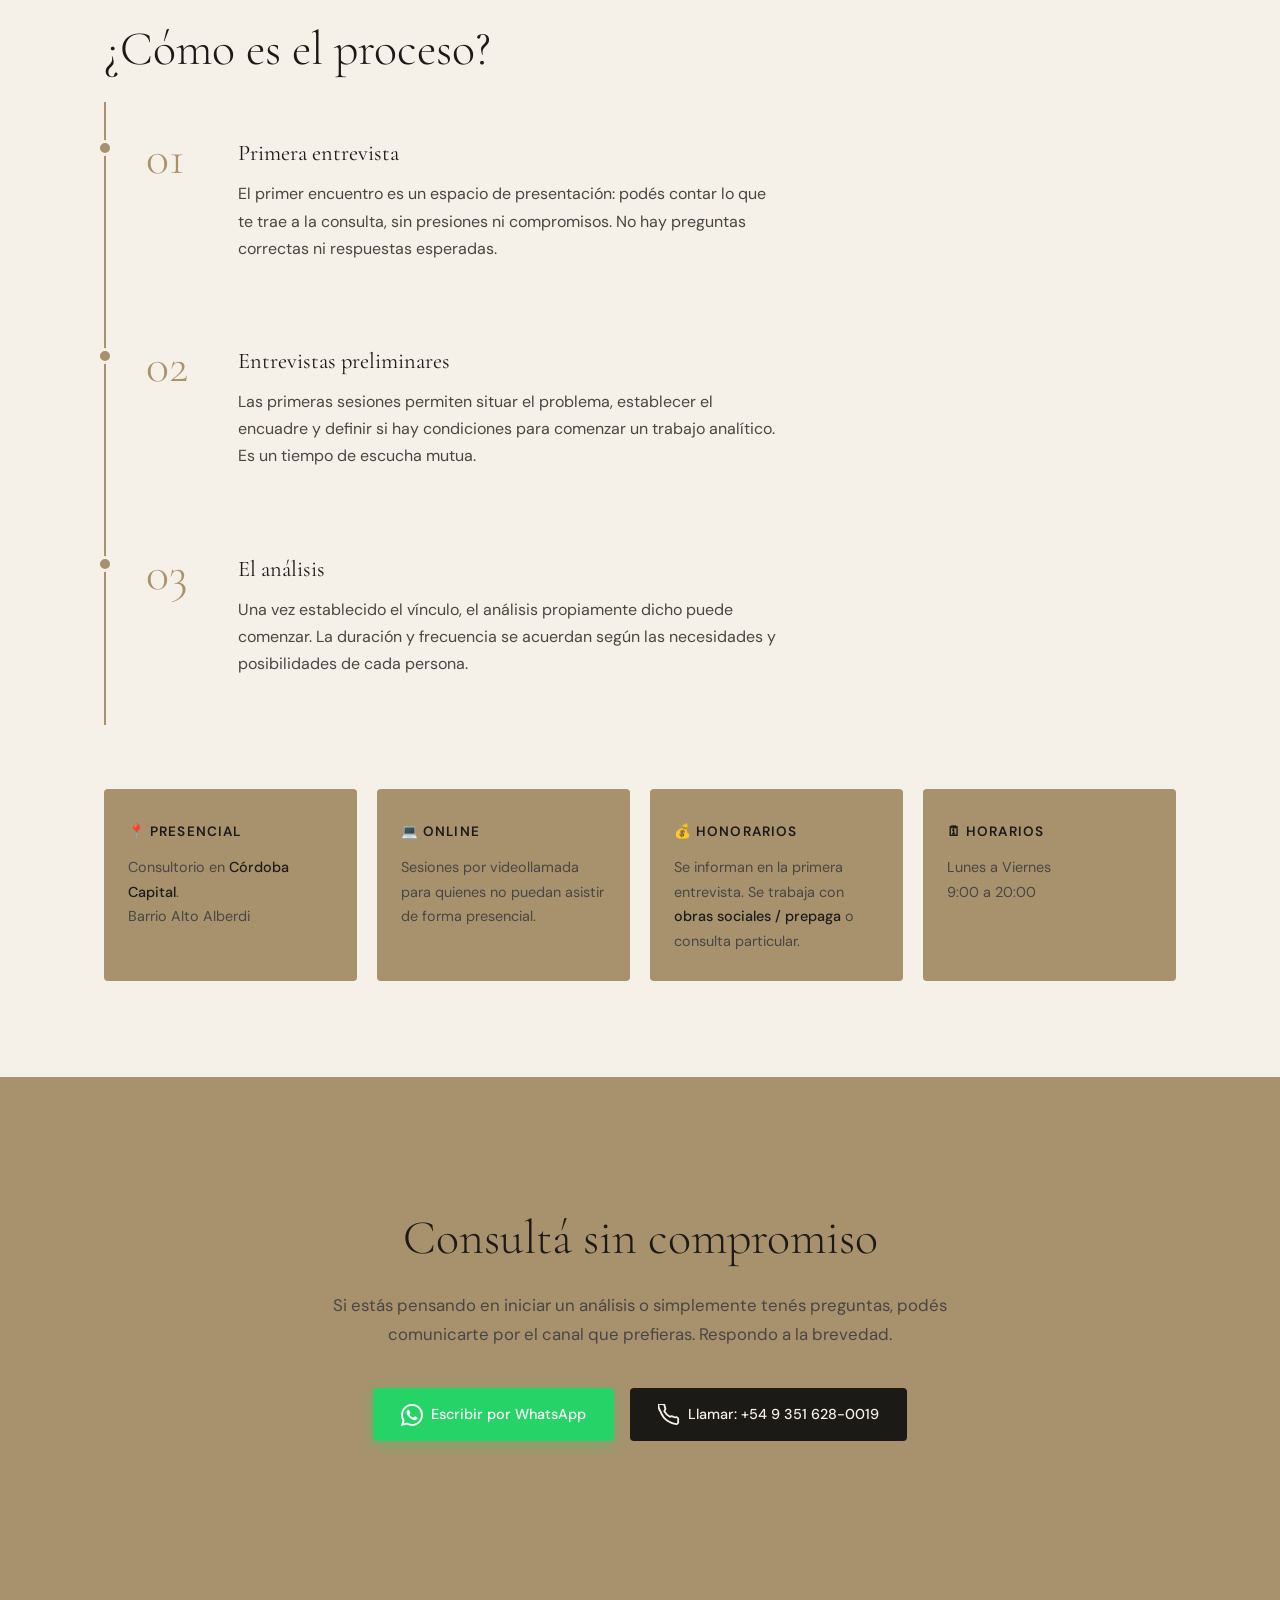
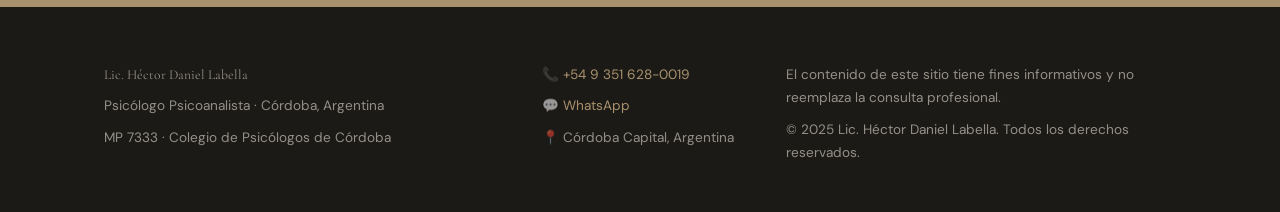
==== commit 5d9b270c: "Update index.html" ====
--- a/proyecto-dani/index.html
+++ b/proyecto-dani/index.html
@@ -327,14 +327,14 @@
         </div>
         <div class="info-box">
           <h4>💰 Honorarios</h4>
-          <p>Se informan en la primera entrevista. Se trabaja con <strong>obra social / prepaga</strong> 
-          [indicar si aplica] o consulta particular.</p>
+          <p>Se informan en la primera entrevista. Se trabaja con <strong>obras sociales / prepaga</strong> 
+          o consulta particular.</p>
         </div>
         <div class="info-box">
           <h4>🗓 Horarios</h4>
           <p>
             Lunes a Viernes<br>
-            [Indicar horarios disponibles, ej: 9:00 a 20:00 h]
+            9:00 a 20:00
           </p>
         </div>
       </div>
